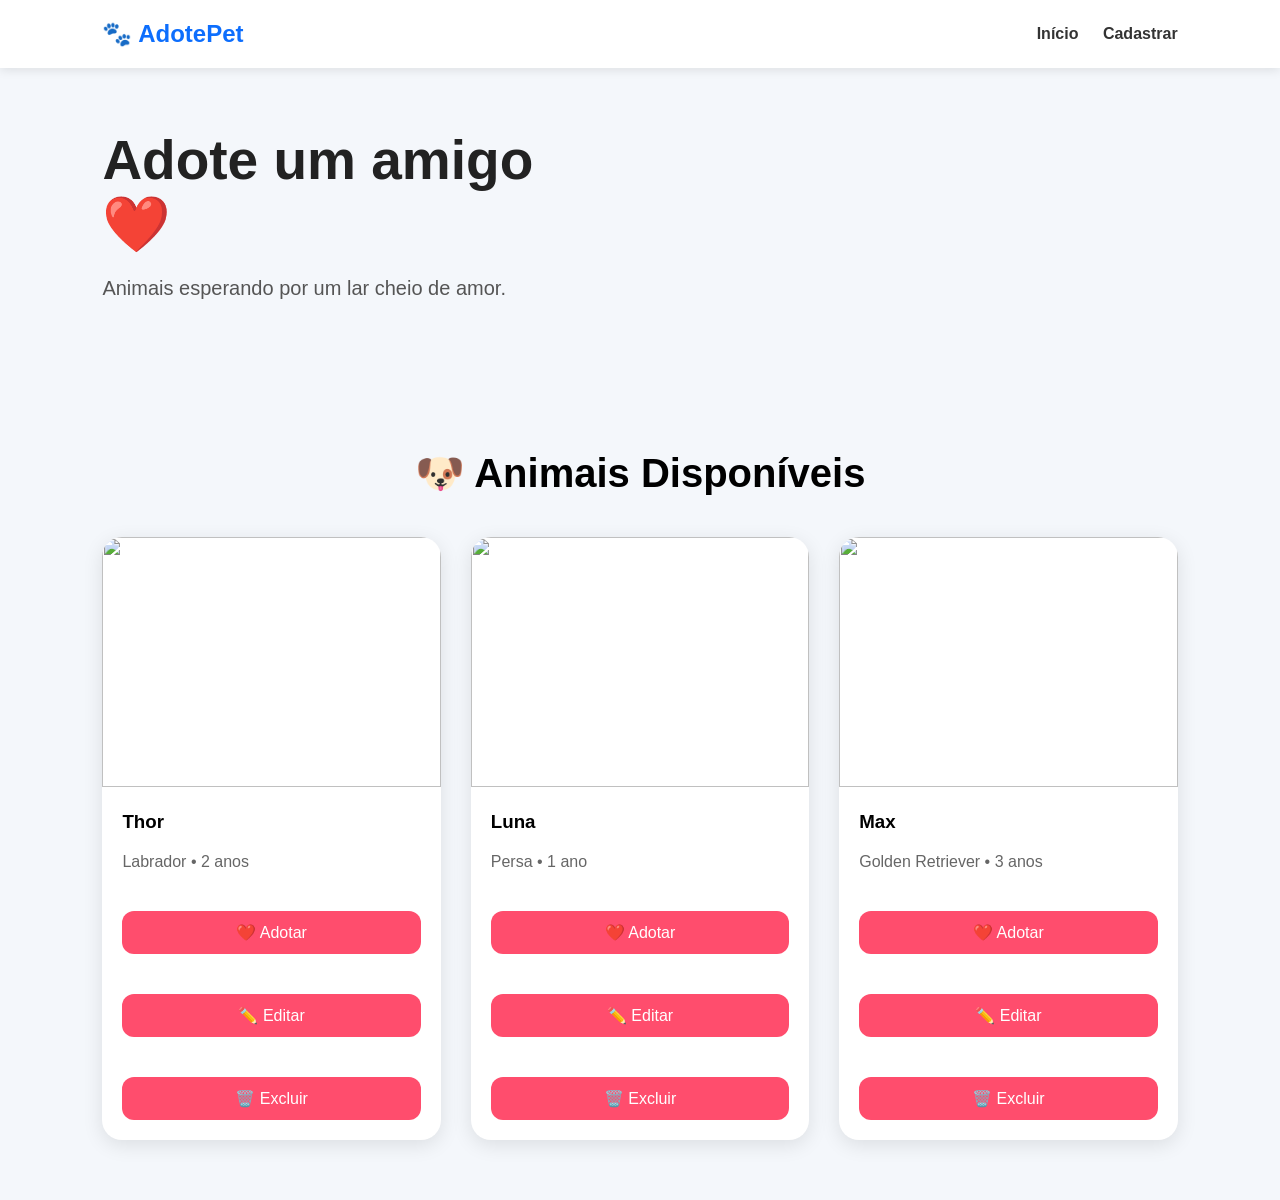
==== index.html @ a1240fb0 "Update index.html" ====
<!DOCTYPE html>
<html lang="pt-br">
<head>

<meta charset="UTF-8">
<meta name="viewport"
content="width=device-width, initial-scale=1.0">

<title>AdotePet</title>

<link rel="stylesheet" href="style.css">

<link rel="stylesheet"
href="https://cdnjs.cloudflare.com/ajax/libs/font-awesome/6.4.0/css/all.min.css">

</head>

<body>

<nav>

    <h2>🐾 AdotePet</h2>

    <div class="menu">

        <a href="index.html">Início</a>
        <a href="cadastrar.html">Cadastrar</a>

    </div>

</nav>

<header class="hero">

    <div class="hero-text">

        <h1>
            Adote um amigo ❤️
        </h1>

        <p>
            Animais esperando por um lar cheio de amor.
        </p>

    </div>

</header>

<section class="pets">

<h2>🐶 Animais Disponíveis</h2>

<div class="cards" id="cards">

<div class="card">

<img src="https://images.unsplash.com/photo-1517849845537-4d257902454a?q=80&w=800">

<h3>Thor</h3>

<p>Labrador • 2 anos</p>

<div class="buttons">

<button class="adotar">
❤️ Adotar
</button>

<button class="editar">
✏️ Editar
</button>

<button class="excluir">
🗑️ Excluir
</button>

</div>

</div>

<div class="card">

<img src="https://images.unsplash.com/photo-1518791841217-8f162f1e1131?q=80&w=800">

<h3>Luna</h3>

<p>Persa • 1 ano</p>

<div class="buttons">

<button class="adotar">
❤️ Adotar
</button>

<button class="editar">
✏️ Editar
</button>

<button class="excluir">
🗑️ Excluir
</button>

</div>

</div>

<div class="card">

<img src="https://images.unsplash.com/photo-1548199973-03cce0bbc87b?q=80&w=800">

<h3>Max</h3>

<p>Golden Retriever • 3 anos</p>

<div class="buttons">

<button class="adotar">
❤️ Adotar
</button>

<button class="editar">
✏️ Editar
</button>

<button class="excluir">
🗑️ Excluir
</button>

</div>

</div>

</div>

</section>

<script src="script.js"></script>

</body>
</html>
---- style.css ----
*{
    margin:0;
    padding:0;
    box-sizing:border-box;
    font-family:Arial;
}

body{
    background:#f4f7fb;
}

/* NAVBAR */

nav{
    display:flex;
    justify-content:space-between;
    align-items:center;
    padding:20px 8%;
    background:white;
    box-shadow:0 2px 10px rgba(0,0,0,0.1);
}

nav h2{
    color:#0d6efd;
}

.menu a{
    margin-left:20px;
    text-decoration:none;
    color:#333;
    font-weight:bold;
}

/* HERO */

.hero{
    display:flex;
    align-items:center;
    justify-content:space-between;
    padding:60px 8%;
    flex-wrap:wrap;
}

.hero-text{
    max-width:500px;
}

.hero-text h1{
    font-size:55px;
    margin-bottom:20px;
    color:#222;
}

.hero-text p{
    font-size:20px;
    margin-bottom:30px;
    color:#555;
}

.hero button{
    padding:15px 30px;
    border:none;
    border-radius:12px;
    background:#0d6efd;
    color:white;
    font-size:18px;
    cursor:pointer;
}

.hero img{
    width:450px;
    border-radius:30px;
}

/* PETS */

.pets{
    padding:60px 8%;
}

.pets h2{
    text-align:center;
    margin-bottom:40px;
    font-size:40px;
}

.cards{
    display:grid;
    grid-template-columns:repeat(auto-fit,minmax(280px,1fr));
    gap:30px;
}

.card{
    background:white;
    border-radius:20px;
    overflow:hidden;
    box-shadow:0 5px 20px rgba(0,0,0,0.1);
    transition:0.3s;
}

.card:hover{
    transform:translateY(-10px);
}

.card img{
    width:100%;
    height:250px;
    object-fit:cover;
}

.card h3{
    margin:20px;
}

.card p{
    margin:0 20px 20px;
    color:#666;
}

.card button{
    margin:20px;
    width:calc(100% - 40px);
    padding:12px;
    border:none;
    border-radius:12px;
    background:#ff4d6d;
    color:white;
    font-size:16px;
    cursor:pointer;
}

/* LOGIN */

.login-container{
    height:100vh;
    display:flex;
    justify-content:center;
    align-items:center;
    background:linear-gradient(135deg,#4facfe,#00f2fe);
}

.login-box{
    background:white;
    padding:50px;
    border-radius:25px;
    width:350px;
    text-align:center;
}

.login-box h1{
    margin-bottom:10px;
}

.login-box p{
    margin-bottom:30px;
    color:#666;
}

.input-group{
    display:flex;
    align-items:center;
    border:1px solid #ddd;
    padding:12px;
    border-radius:12px;
    margin-bottom:20px;
}

.input-group i{
    margin-right:10px;
    color:#0d6efd;
}

.input-group input{
    border:none;
    outline:none;
    width:100%;
}

.login-box button{
    width:100%;
    padding:14px;
    border:none;
    border-radius:12px;
    background:#0d6efd;
    color:white;
    font-size:18px;
    cursor:pointer;
}

/* RESPONSIVO */

@media(max-width:900px){

    .hero{
        flex-direction:column;
        text-align:center;
    }

    .hero img{
        width:100%;
        margin-top:30px;
    }

    .hero-text h1{
        font-size:40px;
    }

}
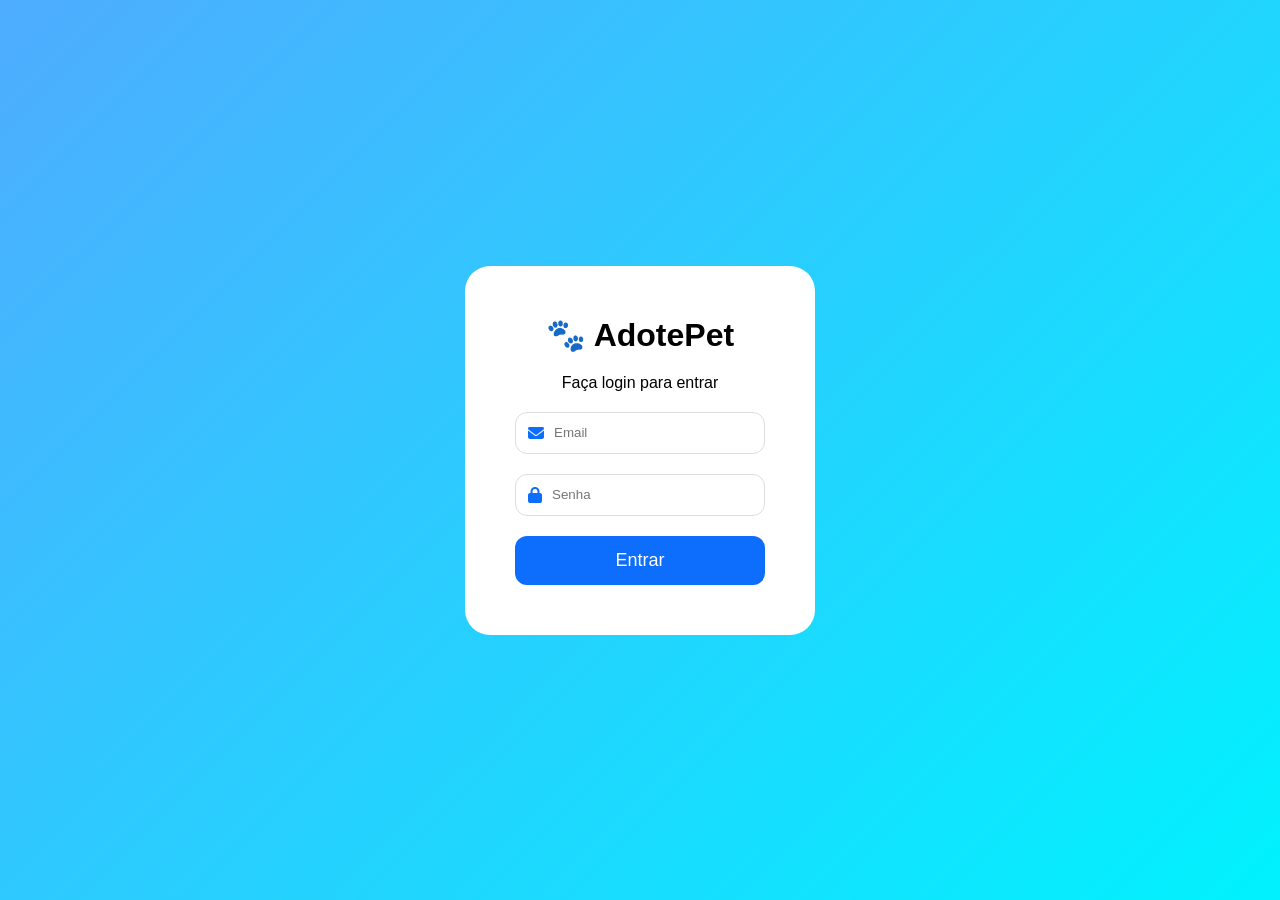
==== commit 2c5e3505: "Update index.html" ====
--- a/index.html
+++ b/index.html
@@ -1,13 +1,15 @@
+
 
 <!DOCTYPE html>
 <html lang="pt-br">
 <head>
 
 <meta charset="UTF-8">
+
 <meta name="viewport"
 content="width=device-width, initial-scale=1.0">
 
-<title>AdotePet</title>
+<title>Login - AdotePet</title>
 
 <link rel="stylesheet" href="style.css">
 
@@ -18,124 +20,81 @@
 
 <body>
 
-<nav>
+<div class="login-container">
 
-    <h2>🐾 AdotePet</h2>
+    <div class="login-box">
 
-    <div class="menu">
+        <h1>🐾 AdotePet</h1>
 
-        <a href="index.html">Início</a>
-        <a href="cadastrar.html">Cadastrar</a>
+        <p>
+            Faça login para entrar
+        </p>
+
+        <div class="input-group">
+
+            <i class="fa fa-envelope"></i>
+
+            <input
+            type="email"
+            id="email"
+            placeholder="Email">
+
+        </div>
+
+        <div class="input-group">
+
+            <i class="fa fa-lock"></i>
+
+            <input
+            type="password"
+            id="senha"
+            placeholder="Senha">
+
+        </div>
+
+        <button onclick="login()">
+            Entrar
+        </button>
 
     </div>
 
-</nav>
-
-<header class="hero">
-
-    <div class="hero-text">
-
-        <h1>
-            Adote um amigo ❤️
-        </h1>
-
-        <p>
-            Animais esperando por um lar cheio de amor.
-        </p>
-
-    </div>
-
-</header>
-
-<section class="pets">
-
-<h2>🐶 Animais Disponíveis</h2>
-
-<div class="cards" id="cards">
-
-<div class="card">
-
-<img src="https://images.unsplash.com/photo-1517849845537-4d257902454a?q=80&w=800">
-
-<h3>Thor</h3>
-
-<p>Labrador • 2 anos</p>
-
-<div class="buttons">
-
-<button class="adotar">
-❤️ Adotar
-</button>
-
-<button class="editar">
-✏️ Editar
-</button>
-
-<button class="excluir">
-🗑️ Excluir
-</button>
-
 </div>
 
-</div>
+<script>
 
-<div class="card">
+function login(){
 
-<img src="https://images.unsplash.com/photo-1518791841217-8f162f1e1131?q=80&w=800">
+    const email =
+    document.getElementById("email").value;
 
-<h3>Luna</h3>
+    const senha =
+    document.getElementById("senha").value;
 
-<p>Persa • 1 ano</p>
+    if(
+        email === "admin@gmail.com"
+        &&
+        senha === "123"
+    ){
 
-<div class="buttons">
+        localStorage.setItem(
+            "logado",
+            "true"
+        );
 
-<button class="adotar">
-❤️ Adotar
-</button>
+        window.location.href =
+        "home.html";
 
-<button class="editar">
-✏️ Editar
-</button>
+    }
 
-<button class="excluir">
-🗑️ Excluir
-</button>
+    else{
 
-</div>
+        alert("❌ Login inválido");
 
-</div>
+    }
 
-<div class="card">
+}
 
-<img src="https://images.unsplash.com/photo-1548199973-03cce0bbc87b?q=80&w=800">
-
-<h3>Max</h3>
-
-<p>Golden Retriever • 3 anos</p>
-
-<div class="buttons">
-
-<button class="adotar">
-❤️ Adotar
-</button>
-
-<button class="editar">
-✏️ Editar
-</button>
-
-<button class="excluir">
-🗑️ Excluir
-</button>
-
-</div>
-
-</div>
-
-</div>
-
-</section>
-
-<script src="script.js"></script>
+</script>
 
 </body>
 </html>
--- a/style.css
+++ b/style.css
@@ -1,208 +1,222 @@
 *{
-    margin:0;
-    padding:0;
-    box-sizing:border-box;
-    font-family:Arial;
+margin:0;
+padding:0;
+box-sizing:border-box;
+font-family:Arial;
 }
 
 body{
-    background:#f4f7fb;
+background:#f4f7fb;
 }
 
 /* NAVBAR */
 
 nav{
-    display:flex;
-    justify-content:space-between;
-    align-items:center;
-    padding:20px 8%;
-    background:white;
-    box-shadow:0 2px 10px rgba(0,0,0,0.1);
+display:flex;
+justify-content:space-between;
+align-items:center;
+padding:20px 8%;
+background:white;
+box-shadow:0 2px 10px rgba(0,0,0,0.1);
 }
 
 nav h2{
-    color:#0d6efd;
+color:#0d6efd;
 }
 
 .menu a{
-    margin-left:20px;
-    text-decoration:none;
-    color:#333;
-    font-weight:bold;
+margin-left:20px;
+text-decoration:none;
+color:#333;
+font-weight:bold;
 }
 
 /* HERO */
 
 .hero{
-    display:flex;
-    align-items:center;
-    justify-content:space-between;
-    padding:60px 8%;
-    flex-wrap:wrap;
-}
-
-.hero-text{
-    max-width:500px;
-}
-
-.hero-text h1{
-    font-size:55px;
-    margin-bottom:20px;
-    color:#222;
-}
-
-.hero-text p{
-    font-size:20px;
-    margin-bottom:30px;
-    color:#555;
-}
-
-.hero button{
-    padding:15px 30px;
-    border:none;
-    border-radius:12px;
-    background:#0d6efd;
-    color:white;
-    font-size:18px;
-    cursor:pointer;
-}
-
-.hero img{
-    width:450px;
-    border-radius:30px;
+height:300px;
+display:flex;
+align-items:center;
+justify-content:center;
+background:linear-gradient(135deg,#4facfe,#00f2fe);
+color:white;
+text-align:center;
+}
+
+.hero h1{
+font-size:60px;
 }
 
 /* PETS */
 
 .pets{
-    padding:60px 8%;
+padding:60px 8%;
 }
 
 .pets h2{
-    text-align:center;
-    margin-bottom:40px;
-    font-size:40px;
+text-align:center;
+margin-bottom:40px;
+font-size:40px;
 }
 
 .cards{
-    display:grid;
-    grid-template-columns:repeat(auto-fit,minmax(280px,1fr));
-    gap:30px;
+display:grid;
+grid-template-columns:repeat(auto-fit,minmax(300px,1fr));
+gap:30px;
 }
 
 .card{
-    background:white;
-    border-radius:20px;
-    overflow:hidden;
-    box-shadow:0 5px 20px rgba(0,0,0,0.1);
-    transition:0.3s;
+background:white;
+border-radius:20px;
+overflow:hidden;
+box-shadow:0 5px 20px rgba(0,0,0,0.1);
+transition:0.3s;
 }
 
 .card:hover{
-    transform:translateY(-10px);
+transform:translateY(-10px);
 }
 
 .card img{
-    width:100%;
-    height:250px;
-    object-fit:cover;
+width:100%;
+height:250px;
+object-fit:cover;
 }
 
 .card h3{
-    margin:20px;
+margin:20px;
 }
 
 .card p{
-    margin:0 20px 20px;
-    color:#666;
-}
-
-.card button{
-    margin:20px;
-    width:calc(100% - 40px);
-    padding:12px;
-    border:none;
-    border-radius:12px;
-    background:#ff4d6d;
-    color:white;
-    font-size:16px;
-    cursor:pointer;
+margin:0 20px 20px;
+color:#666;
+}
+
+.buttons{
+display:flex;
+flex-direction:column;
+gap:10px;
+padding:20px;
+}
+
+.buttons button{
+padding:12px;
+border:none;
+border-radius:12px;
+color:white;
+font-size:16px;
+cursor:pointer;
+}
+
+.adotar{
+background:#ff4d6d;
+}
+
+.editar{
+background:#ffc107;
+color:black !important;
+}
+
+.excluir{
+background:#dc3545;
 }
 
 /* LOGIN */
 
 .login-container{
-    height:100vh;
-    display:flex;
-    justify-content:center;
-    align-items:center;
-    background:linear-gradient(135deg,#4facfe,#00f2fe);
+height:100vh;
+display:flex;
+justify-content:center;
+align-items:center;
+background:linear-gradient(135deg,#4facfe,#00f2fe);
 }
 
 .login-box{
-    background:white;
-    padding:50px;
-    border-radius:25px;
-    width:350px;
-    text-align:center;
-}
-
-.login-box h1{
-    margin-bottom:10px;
+background:white;
+padding:50px;
+border-radius:25px;
+width:350px;
+text-align:center;
 }
 
 .login-box p{
-    margin-bottom:30px;
-    color:#666;
+margin:20px 0;
 }
 
 .input-group{
-    display:flex;
-    align-items:center;
-    border:1px solid #ddd;
-    padding:12px;
-    border-radius:12px;
-    margin-bottom:20px;
+display:flex;
+align-items:center;
+border:1px solid #ddd;
+padding:12px;
+border-radius:12px;
+margin-bottom:20px;
 }
 
 .input-group i{
-    margin-right:10px;
-    color:#0d6efd;
+margin-right:10px;
+color:#0d6efd;
 }
 
 .input-group input{
-    border:none;
-    outline:none;
-    width:100%;
+border:none;
+outline:none;
+width:100%;
 }
 
 .login-box button{
-    width:100%;
-    padding:14px;
-    border:none;
-    border-radius:12px;
-    background:#0d6efd;
-    color:white;
-    font-size:18px;
-    cursor:pointer;
+width:100%;
+padding:14px;
+border:none;
+border-radius:12px;
+background:#0d6efd;
+color:white;
+font-size:18px;
+cursor:pointer;
+}
+
+/* FORM */
+
+.form-container{
+max-width:500px;
+margin:50px auto;
+background:white;
+padding:40px;
+border-radius:20px;
+box-shadow:0 5px 20px rgba(0,0,0,0.1);
+}
+
+.form-container h1{
+margin-bottom:30px;
+text-align:center;
+}
+
+.form-container input,
+.form-container select,
+.form-container textarea{
+width:100%;
+padding:15px;
+margin-bottom:20px;
+border-radius:12px;
+border:1px solid #ddd;
+}
+
+.form-container button{
+width:100%;
+padding:15px;
+border:none;
+border-radius:12px;
+background:#0d6efd;
+color:white;
+font-size:18px;
 }
 
 /* RESPONSIVO */
 
 @media(max-width:900px){
 
-    .hero{
-        flex-direction:column;
-        text-align:center;
-    }
-
-    .hero img{
-        width:100%;
-        margin-top:30px;
-    }
-
-    .hero-text h1{
-        font-size:40px;
-    }
-
-}
+.hero h1{
+font-size:40px;
+}
+
+}
+    
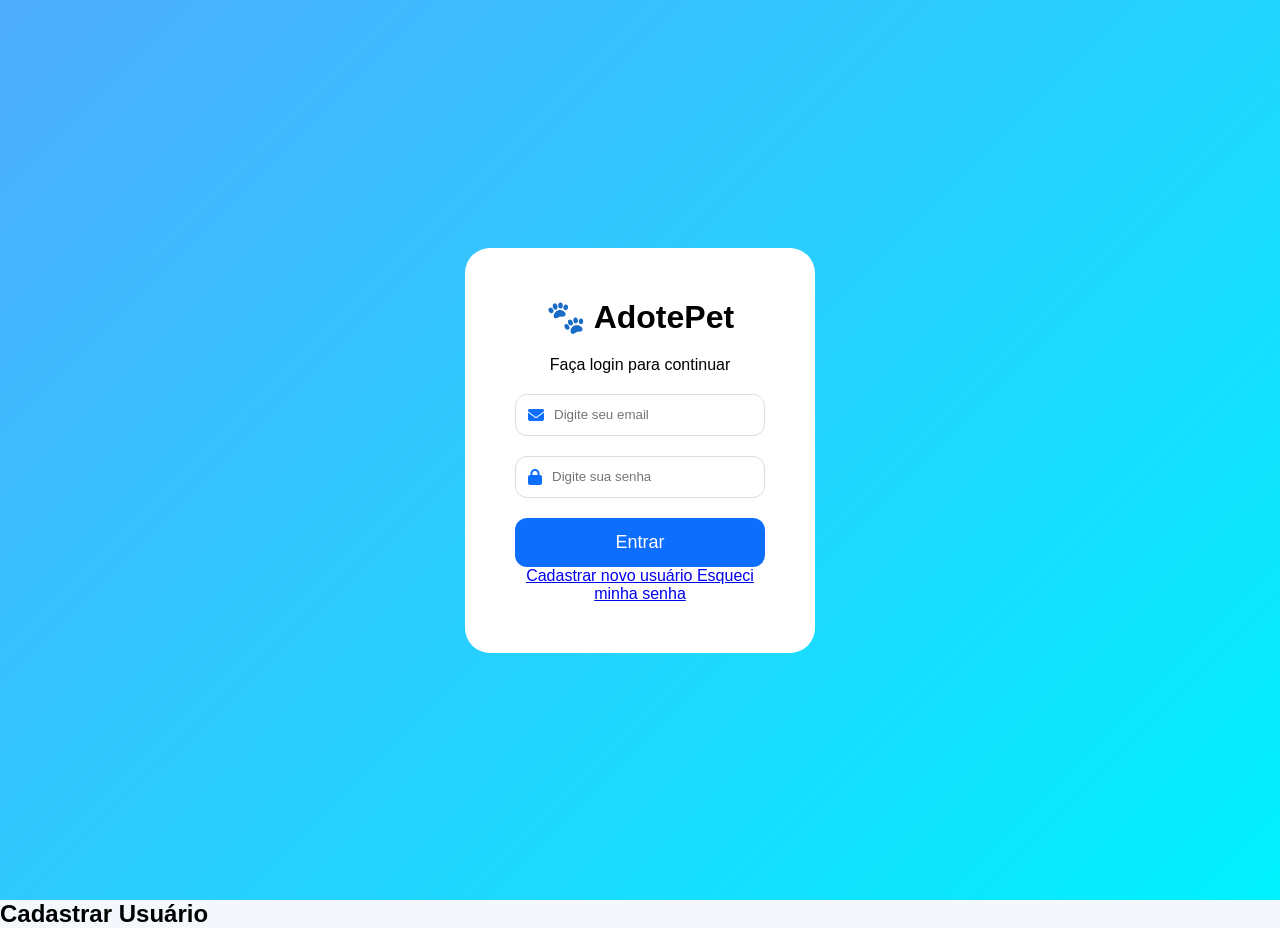
==== commit 181074aa: "Update index.html" ====
--- a/index.html
+++ b/index.html
@@ -1,5 +1,3 @@
-
-
 <!DOCTYPE html>
 <html lang="pt-br">
 <head>
@@ -22,79 +20,75 @@
 
 <div class="login-container">
 
-    <div class="login-box">
+<div class="login-box">
 
-        <h1>🐾 AdotePet</h1>
+<h1>🐾 AdotePet</h1>
 
-        <p>
-            Faça login para entrar
-        </p>
+<p>
+Faça login para continuar
+</p>
 
-        <div class="input-group">
+<div class="input-group">
 
-            <i class="fa fa-envelope"></i>
+<i class="fa fa-envelope"></i>
 
-            <input
-            type="email"
-            id="email"
-            placeholder="Email">
-
-        </div>
-
-        <div class="input-group">
-
-            <i class="fa fa-lock"></i>
-
-            <input
-            type="password"
-            id="senha"
-            placeholder="Senha">
-
-        </div>
-
-        <button onclick="login()">
-            Entrar
-        </button>
-
-    </div>
+<input
+type="email"
+id="email"
+placeholder="Digite seu email">
 
 </div>
 
-<script>
+<div class="input-group">
 
-function login(){
+<i class="fa fa-lock"></i>
 
-    const email =
-    document.getElementById("email").value;
+<input
+type="password"
+id="senha"
+placeholder="Digite sua senha">
 
-    const senha =
-    document.getElementById("senha").value;
+</div>
 
-    if(
-        email === "admin@gmail.com"
-        &&
-        senha === "123"
-    ){
+<button onclick="login()">
+Entrar
+</button>
 
-        localStorage.setItem(
-            "logado",
-            "true"
-        );
+<div class="links">
 
-        window.location.href =
-        "home.html";
+<a href="#"
+onclick="abrirCadastro()">
 
-    }
+Cadastrar novo usuário
 
-    else{
+</a>
 
-        alert("❌ Login inválido");
+<a href="#"
+onclick="esqueciSenha()">
 
-    }
+Esqueci minha senha
 
-}
+</a>
 
-</script>
+</div>
 
-</body>
-</html>
+</div>
+
+</div>
+
+<!-- MODAL CADASTRO -->
+
+<div class="modal"
+id="modalCadastro">
+
+<div class="modal-box">
+
+<h2>
+Cadastrar Usuário
+</h2>
+
+<input
+type="email"
+id="novoEmail"
+placeholder
+
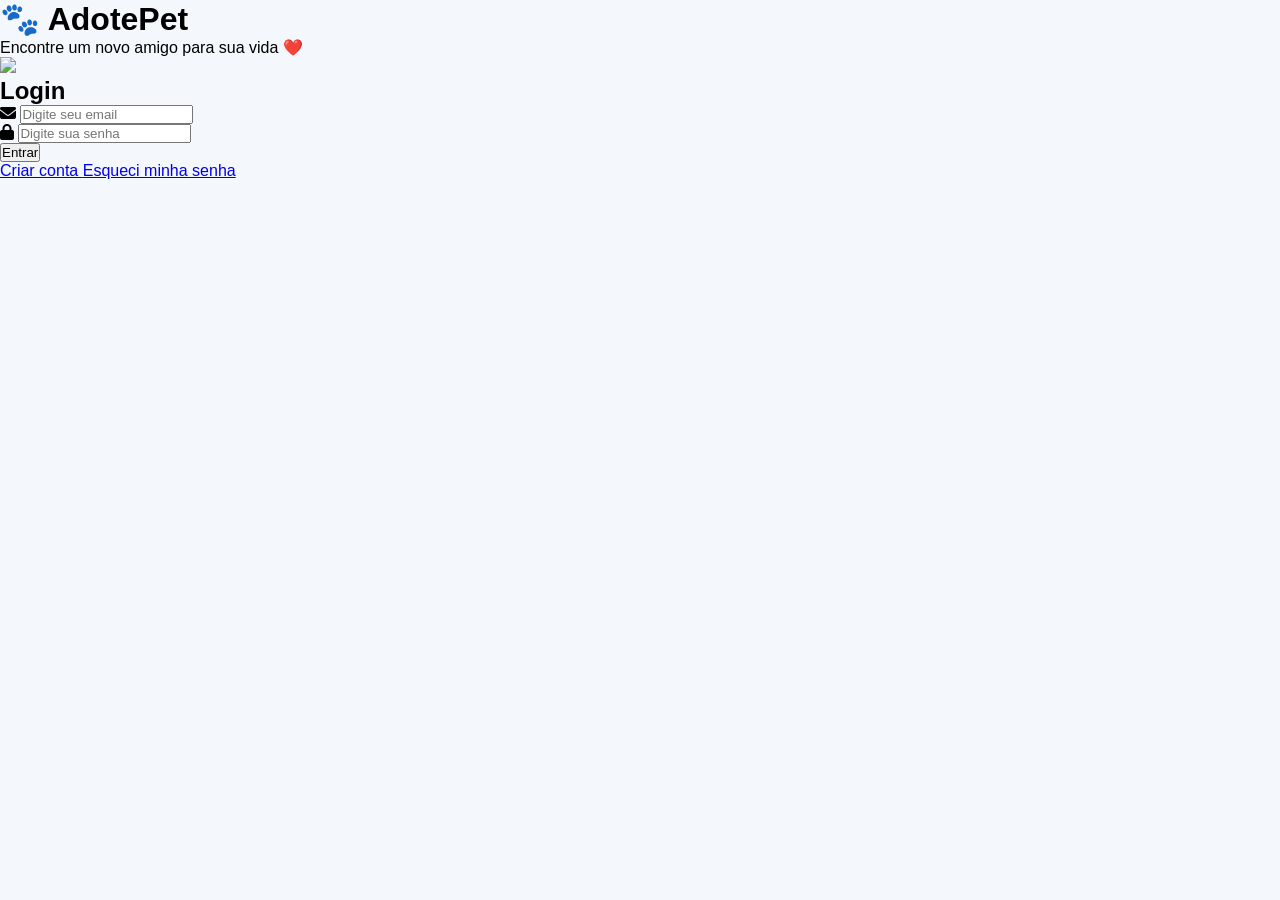
==== commit 8ddecbf2: "Update index.html" ====
--- a/index.html
+++ b/index.html
@@ -7,7 +7,7 @@
 <meta name="viewport"
 content="width=device-width, initial-scale=1.0">
 
-<title>Login - AdotePet</title>
+<title>AdotePet Login</title>
 
 <link rel="stylesheet" href="style.css">
 
@@ -18,17 +18,33 @@
 
 <body>
 
-<div class="login-container">
+<div class="container-login">
 
-<div class="login-box">
+<div class="left-login">
 
-<h1>🐾 AdotePet</h1>
+<h1>
+🐾 AdotePet
+</h1>
 
 <p>
-Faça login para continuar
+Encontre um novo amigo
+para sua vida ❤️
 </p>
 
-<div class="input-group">
+<img
+src="https://images.unsplash.com/photo-1517849845537-4d257902454a?q=80&w=800">
+
+</div>
+
+<div class="right-login">
+
+<div class="card-login">
+
+<h2>
+Login
+</h2>
+
+<div class="input-box">
 
 <i class="fa fa-envelope"></i>
 
@@ -39,7 +55,7 @@
 
 </div>
 
-<div class="input-group">
+<div class="input-box">
 
 <i class="fa fa-lock"></i>
 
@@ -51,15 +67,16 @@
 </div>
 
 <button onclick="login()">
+
 Entrar
+
 </button>
 
-<div class="links">
+<div class="extra-links">
 
-<a href="#"
-onclick="abrirCadastro()">
+<a href="cadastro-user.html">
 
-Cadastrar novo usuário
+Criar conta
 
 </a>
 
@@ -76,19 +93,84 @@
 
 </div>
 
-<!-- MODAL CADASTRO -->
+<script>
 
-<div class="modal"
-id="modalCadastro">
+let usuarios =
+JSON.parse(
+localStorage.getItem("usuarios")
+)
+||
+[
+{
+email:"admin@gmail.com",
+senha:"123"
+}
+];
 
-<div class="modal-box">
+function login(){
 
-<h2>
-Cadastrar Usuário
-</h2>
+const email =
+document.getElementById("email").value;
 
-<input
-type="email"
-id="novoEmail"
-placeholder
+const senha =
+document.getElementById("senha").value;
 
+const usuario =
+usuarios.find(u =>
+u.email === email
+&&
+u.senha === senha
+);
+
+if(usuario){
+
+localStorage.setItem(
+"logado",
+"true"
+);
+
+window.location.href =
+"home.html";
+
+}
+
+else{
+
+alert("❌ Email ou senha inválidos");
+
+}
+
+}
+
+function esqueciSenha(){
+
+const email =
+prompt("Digite seu email:");
+
+const usuario =
+usuarios.find(u =>
+u.email === email
+);
+
+if(usuario){
+
+alert(
+"🔑 Sua senha é: "
++
+usuario.senha
+);
+
+}
+
+else{
+
+alert("❌ Usuário não encontrado");
+
+}
+
+}
+
+</script>
+
+</body>
+</html>
--- a/style.css
+++ b/style.css
@@ -219,4 +219,60 @@
 }
 
 }
-    
+    /* LINKS */
+
+.links{
+margin-top:20px;
+display:flex;
+flex-direction:column;
+gap:10px;
+}
+
+.links a{
+text-decoration:none;
+color:#0d6efd;
+font-size:14px;
+}
+
+/* MODAL */
+
+.modal{
+position:fixed;
+top:0;
+left:0;
+width:100%;
+height:100%;
+background:rgba(0,0,0,0.5);
+display:none;
+justify-content:center;
+align-items:center;
+}
+
+.modal-box{
+background:white;
+padding:40px;
+border-radius:20px;
+width:350px;
+display:flex;
+flex-direction:column;
+gap:15px;
+}
+
+.modal-box input{
+padding:15px;
+border-radius:12px;
+border:1px solid #ddd;
+}
+
+.modal-box button{
+padding:15px;
+border:none;
+border-radius:12px;
+background:#0d6efd;
+color:white;
+cursor:pointer;
+}
+
+.fechar{
+background:#dc3545 !important;
+}
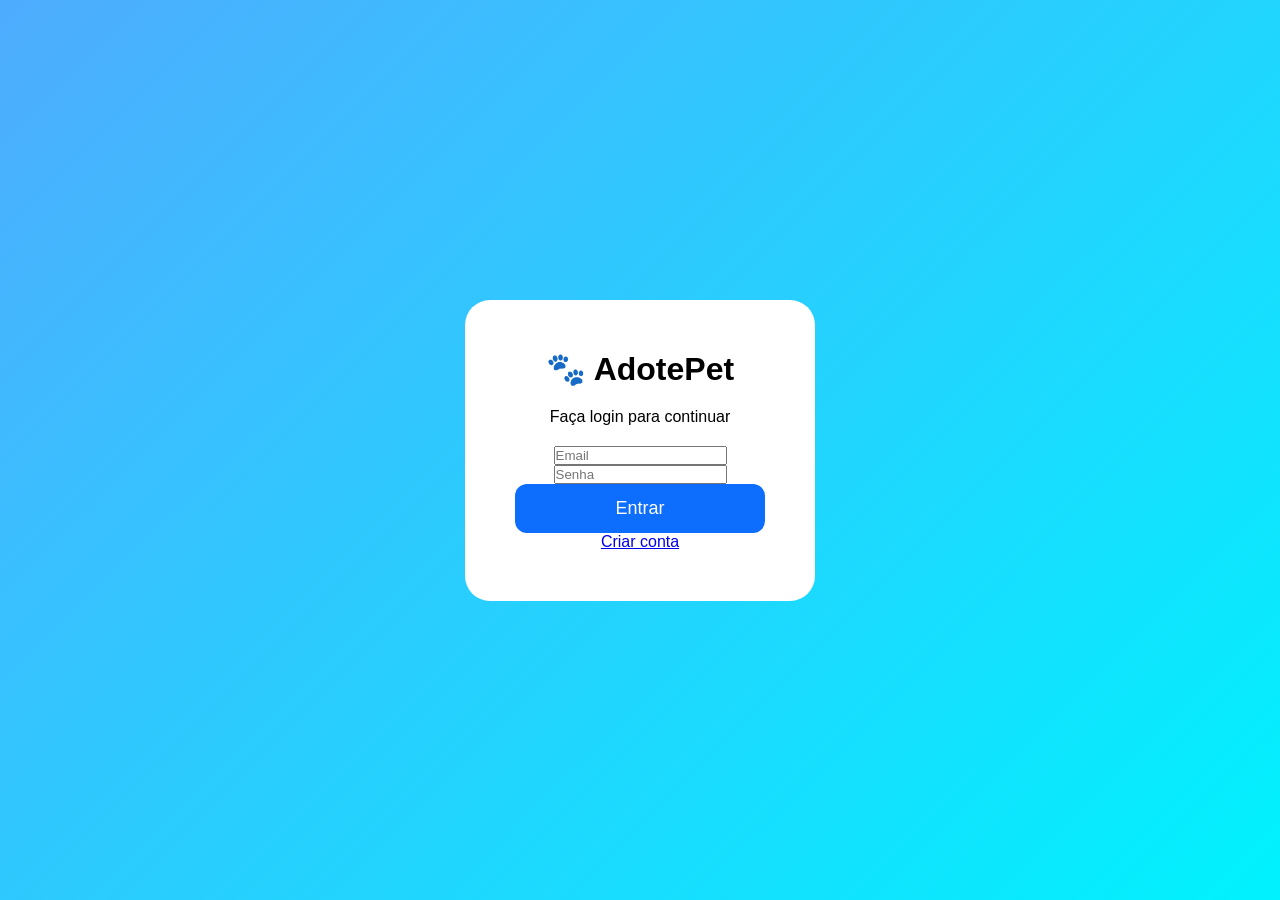
==== commit 2889000d: "Update index.html" ====
--- a/index.html
+++ b/index.html
@@ -11,60 +11,29 @@
 
 <link rel="stylesheet" href="style.css">
 
-<link rel="stylesheet"
-href="https://cdnjs.cloudflare.com/ajax/libs/font-awesome/6.4.0/css/all.min.css">
-
 </head>
 
 <body>
 
-<div class="container-login">
+<div class="login-container">
 
-<div class="left-login">
+<div class="login-box">
 
-<h1>
-🐾 AdotePet
-</h1>
+<h1>🐾 AdotePet</h1>
 
 <p>
-Encontre um novo amigo
-para sua vida ❤️
+Faça login para continuar
 </p>
-
-<img
-src="https://images.unsplash.com/photo-1517849845537-4d257902454a?q=80&w=800">
-
-</div>
-
-<div class="right-login">
-
-<div class="card-login">
-
-<h2>
-Login
-</h2>
-
-<div class="input-box">
-
-<i class="fa fa-envelope"></i>
 
 <input
 type="email"
 id="email"
-placeholder="Digite seu email">
-
-</div>
-
-<div class="input-box">
-
-<i class="fa fa-lock"></i>
+placeholder="Email">
 
 <input
 type="password"
 id="senha"
-placeholder="Digite sua senha">
-
-</div>
+placeholder="Senha">
 
 <button onclick="login()">
 
@@ -72,18 +41,9 @@
 
 </button>
 
-<div class="extra-links">
-
 <a href="cadastro-user.html">
 
 Criar conta
-
-</a>
-
-<a href="#"
-onclick="esqueciSenha()">
-
-Esqueci minha senha
 
 </a>
 
@@ -91,21 +51,7 @@
 
 </div>
 
-</div>
-
 <script>
-
-let usuarios =
-JSON.parse(
-localStorage.getItem("usuarios")
-)
-||
-[
-{
-email:"admin@gmail.com",
-senha:"123"
-}
-];
 
 function login(){
 
@@ -115,14 +61,11 @@
 const senha =
 document.getElementById("senha").value;
 
-const usuario =
-usuarios.find(u =>
-u.email === email
+if(
+email === "admin@gmail.com"
 &&
-u.senha === senha
-);
-
-if(usuario){
+senha === "123"
+){
 
 localStorage.setItem(
 "logado",
@@ -130,41 +73,13 @@
 );
 
 window.location.href =
-"home.html";
+"./home.html";
 
 }
 
 else{
 
-alert("❌ Email ou senha inválidos");
-
-}
-
-}
-
-function esqueciSenha(){
-
-const email =
-prompt("Digite seu email:");
-
-const usuario =
-usuarios.find(u =>
-u.email === email
-);
-
-if(usuario){
-
-alert(
-"🔑 Sua senha é: "
-+
-usuario.senha
-);
-
-}
-
-else{
-
-alert("❌ Usuário não encontrado");
+alert("Login inválido");
 
 }
 
--- a/style.css
+++ b/style.css
@@ -276,3 +276,174 @@
 .fechar{
 background:#dc3545 !important;
 }
+/* LOGIN NOVO */
+
+.container-login{
+display:flex;
+height:100vh;
+}
+
+.left-login{
+width:50%;
+background:linear-gradient(135deg,#4facfe,#00f2fe);
+display:flex;
+flex-direction:column;
+justify-content:center;
+align-items:center;
+padding:40px;
+color:white;
+text-align:center;
+}
+
+.left-login h1{
+font-size:60px;
+margin-bottom:20px;
+}
+
+.left-login p{
+font-size:22px;
+margin-bottom:30px;
+}
+
+.left-login img{
+width:80%;
+max-width:500px;
+border-radius:30px;
+box-shadow:0 5px 20px rgba(0,0,0,0.2);
+}
+
+.right-login{
+width:50%;
+display:flex;
+justify-content:center;
+align-items:center;
+background:#f4f7fb;
+}
+
+.card-login{
+background:white;
+padding:50px;
+border-radius:25px;
+width:400px;
+box-shadow:0 5px 20px rgba(0,0,0,0.1);
+}
+
+.card-login h2{
+margin-bottom:30px;
+text-align:center;
+}
+
+.input-box{
+display:flex;
+align-items:center;
+border:1px solid #ddd;
+padding:15px;
+border-radius:12px;
+margin-bottom:20px;
+}
+
+.input-box i{
+margin-right:10px;
+color:#0d6efd;
+}
+
+.input-box input{
+border:none;
+outline:none;
+width:100%;
+}
+
+.card-login button{
+width:100%;
+padding:15px;
+border:none;
+border-radius:12px;
+background:#0d6efd;
+color:white;
+font-size:18px;
+cursor:pointer;
+}
+
+.extra-links{
+margin-top:20px;
+display:flex;
+justify-content:space-between;
+}
+
+.extra-links a{
+text-decoration:none;
+color:#0d6efd;
+font-size:14px;
+}
+
+/* CADASTRO */
+
+.container-cadastro{
+height:100vh;
+display:flex;
+justify-content:center;
+align-items:center;
+background:linear-gradient(135deg,#4facfe,#00f2fe);
+}
+
+.card-cadastro{
+background:white;
+padding:50px;
+border-radius:25px;
+width:400px;
+display:flex;
+flex-direction:column;
+gap:20px;
+box-shadow:0 5px 20px rgba(0,0,0,0.2);
+}
+
+.card-cadastro h1{
+text-align:center;
+}
+
+.card-cadastro input{
+padding:15px;
+border-radius:12px;
+border:1px solid #ddd;
+}
+
+.card-cadastro button{
+padding:15px;
+border:none;
+border-radius:12px;
+background:#0d6efd;
+color:white;
+font-size:18px;
+cursor:pointer;
+}
+
+.card-cadastro a{
+text-align:center;
+text-decoration:none;
+color:#0d6efd;
+}
+
+/* RESPONSIVO */
+
+@media(max-width:900px){
+
+.container-login{
+flex-direction:column;
+}
+
+.left-login,
+.right-login{
+width:100%;
+height:auto;
+padding:30px;
+}
+
+.left-login h1{
+font-size:40px;
+}
+
+.left-login img{
+width:100%;
+}
+
+}
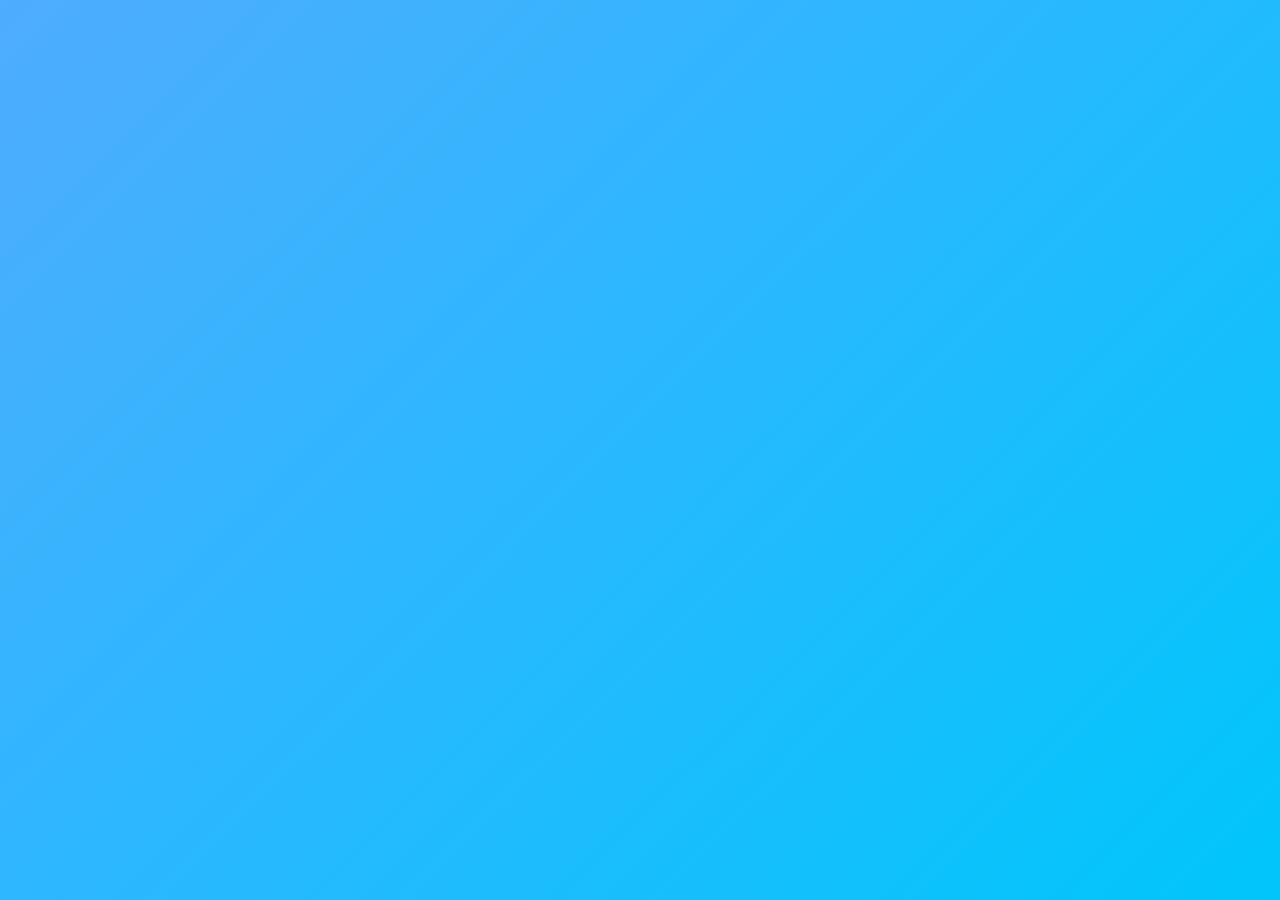
==== commit 6f2217b5: "Update index.html" ====
--- a/index.html
+++ b/index.html
@@ -1,5 +1,6 @@
 <!DOCTYPE html>
 <html lang="pt-br">
+
 <head>
 
 <meta charset="UTF-8">
@@ -9,83 +10,32 @@
 
 <title>AdotePet Login</title>
 
-<link rel="stylesheet" href="style.css">
+<link rel="stylesheet"
+href="https://cdnjs.cloudflare.com/ajax/libs/font-awesome/6.4.0/css/all.min.css">
 
-</head>
+<style>
 
-<body>
-
-<div class="login-container">
-
-<div class="login-box">
-
-<h1>🐾 AdotePet</h1>
-
-<p>
-Faça login para continuar
-</p>
-
-<input
-type="email"
-id="email"
-placeholder="Email">
-
-<input
-type="password"
-id="senha"
-placeholder="Senha">
-
-<button onclick="login()">
-
-Entrar
-
-</button>
-
-<a href="cadastro-user.html">
-
-Criar conta
-
-</a>
-
-</div>
-
-</div>
-
-<script>
-
-function login(){
-
-const email =
-document.getElementById("email").value;
-
-const senha =
-document.getElementById("senha").value;
-
-if(
-email === "admin@gmail.com"
-&&
-senha === "123"
-){
-
-localStorage.setItem(
-"logado",
-"true"
-);
-
-window.location.href =
-"./home.html";
-
+*{
+margin:0;
+padding:0;
+box-sizing:border-box;
+font-family:Arial;
 }
 
-else{
-
-alert("Login inválido");
-
+body{
+height:100vh;
+display:flex;
+justify-content:center;
+align-items:center;
+background:linear-gradient(135deg,#4facfe,#00c6fb);
+overflow:hidden;
 }
 
-}
+/* FUNDO */
 
-</script>
+.background{
 
-</body>
-</html>
+position:absolute;
+width:100%;
+height:100%;
+background:url('https://images.unsplash.com/photo-151784
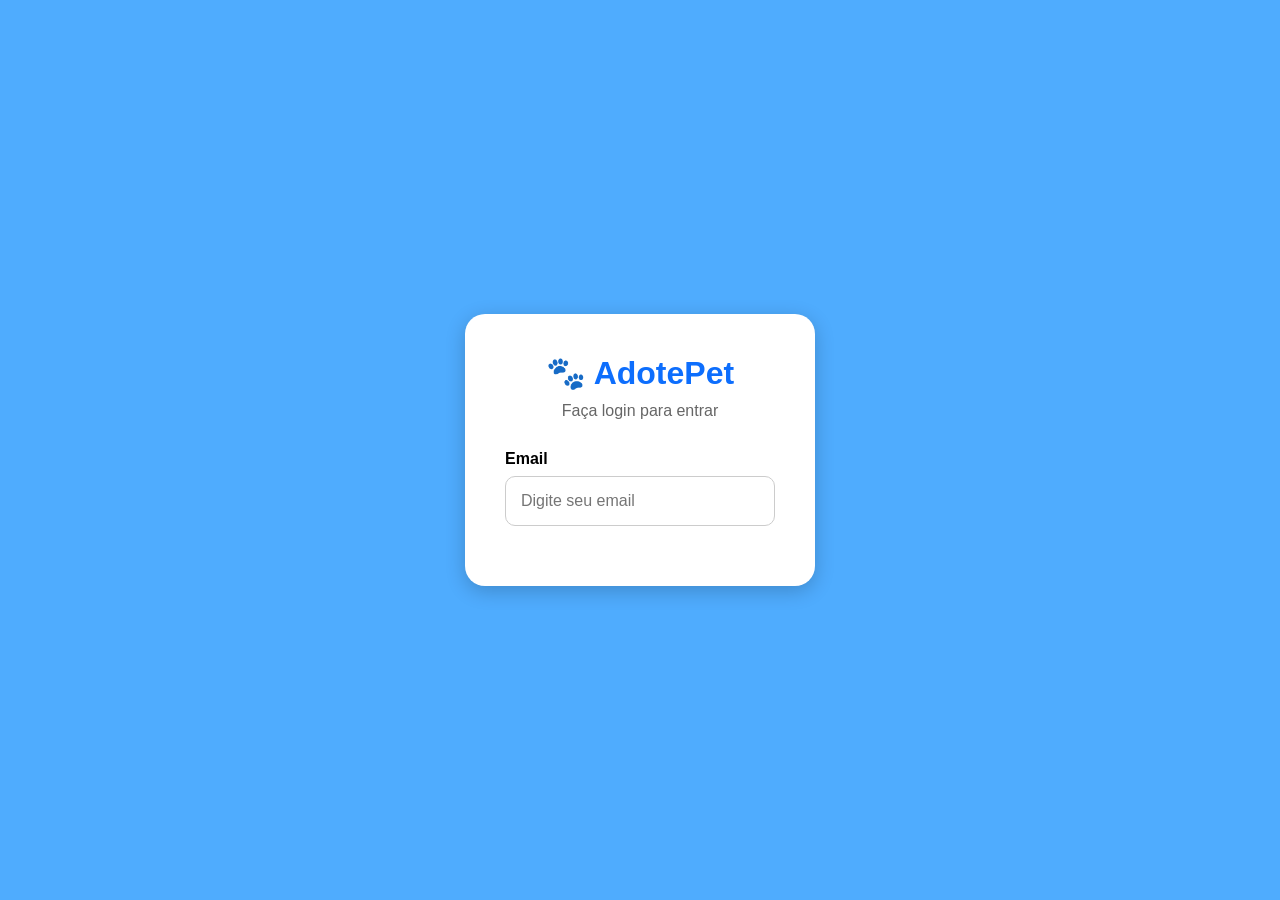
==== commit f27fa298: "Update index.html" ====
--- a/index.html
+++ b/index.html
@@ -8,7 +8,7 @@
 <meta name="viewport"
 content="width=device-width, initial-scale=1.0">
 
-<title>AdotePet Login</title>
+<title>AdotePet</title>
 
 <link rel="stylesheet"
 href="https://cdnjs.cloudflare.com/ajax/libs/font-awesome/6.4.0/css/all.min.css">
@@ -23,19 +23,115 @@
 }
 
 body{
+
 height:100vh;
 display:flex;
 justify-content:center;
 align-items:center;
-background:linear-gradient(135deg,#4facfe,#00c6fb);
-overflow:hidden;
+background:#4facfe;
+
 }
 
-/* FUNDO */
+.login{
 
-.background{
+background:white;
+width:350px;
+padding:40px;
+border-radius:20px;
+box-shadow:0 5px 20px rgba(0,0,0,0.2);
 
-position:absolute;
+}
+
+.login h1{
+
+text-align:center;
+margin-bottom:10px;
+color:#0d6efd;
+
+}
+
+.login p{
+
+text-align:center;
+margin-bottom:30px;
+color:#666;
+
+}
+
+.input{
+
+margin-bottom:20px;
+
+}
+
+.input label{
+
+display:block;
+margin-bottom:8px;
+font-weight:bold;
+
+}
+
+.input input{
+
 width:100%;
-height:100%;
-background:url('https://images.unsplash.com/photo-151784
+padding:15px;
+border:1px solid #ccc;
+border-radius:10px;
+font-size:16px;
+
+}
+
+button{
+
+width:100%;
+padding:15px;
+border:none;
+border-radius:10px;
+background:#0d6efd;
+color:white;
+font-size:18px;
+cursor:pointer;
+
+}
+
+.links{
+
+margin-top:20px;
+display:flex;
+justify-content:space-between;
+
+}
+
+.links a{
+
+text-decoration:none;
+font-size:14px;
+color:#0d6efd;
+
+}
+
+</style>
+
+</head>
+
+<body>
+
+<div class="login">
+
+<h1>🐾 AdotePet</h1>
+
+<p>
+Faça login para entrar
+</p>
+
+<div class="input">
+
+<label>Email</label>
+
+<input
+type="email"
+id="email"
+placeholder="Digite seu email">
+
+</divm
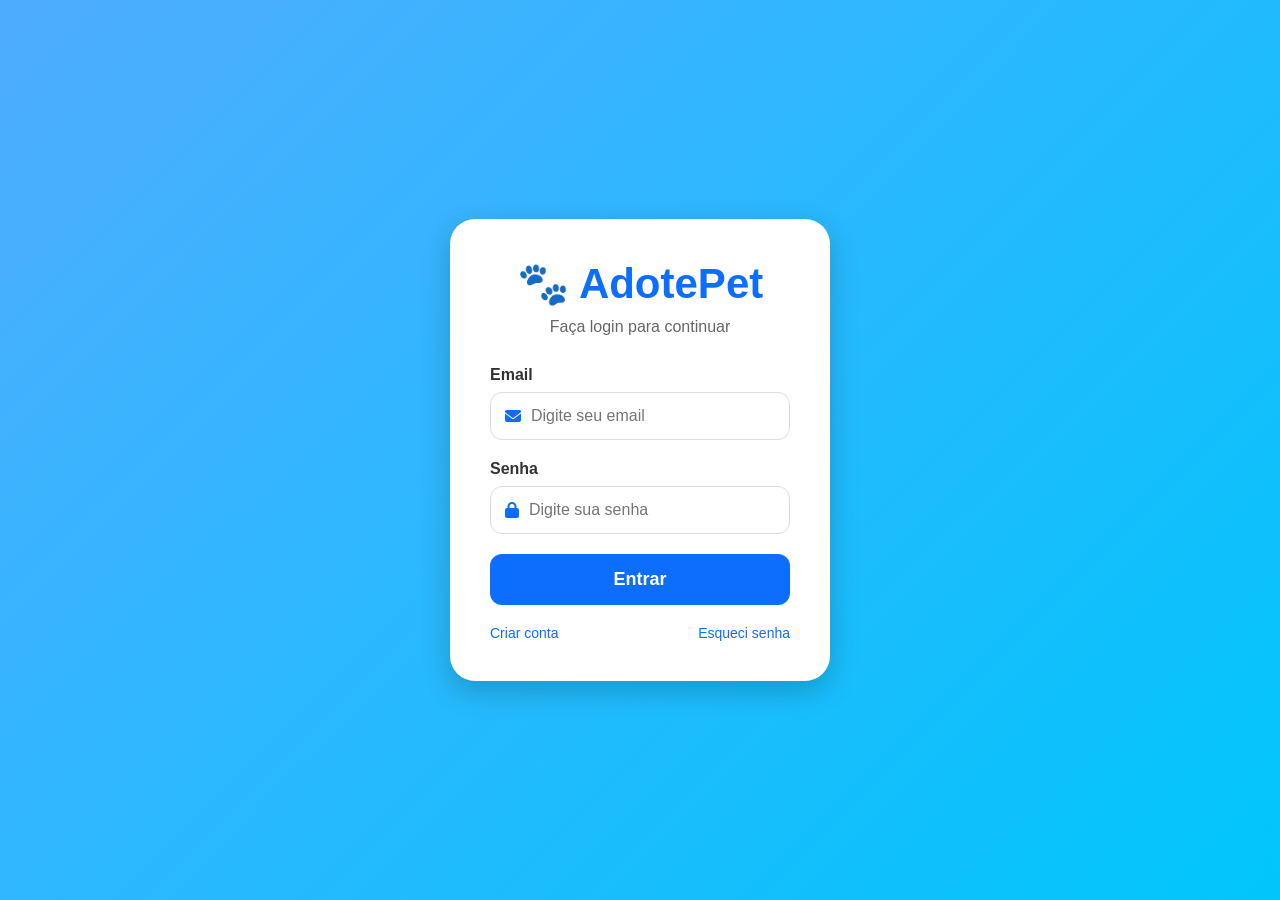
==== commit 2c123ed7: "Update index.html" ====
--- a/index.html
+++ b/index.html
@@ -8,7 +8,7 @@
 <meta name="viewport"
 content="width=device-width, initial-scale=1.0">
 
-<title>AdotePet</title>
+<title>AdotePet Login</title>
 
 <link rel="stylesheet"
 href="https://cdnjs.cloudflare.com/ajax/libs/font-awesome/6.4.0/css/all.min.css">
@@ -19,7 +19,7 @@
 margin:0;
 padding:0;
 box-sizing:border-box;
-font-family:Arial;
+font-family:Arial, sans-serif;
 }
 
 body{
@@ -28,72 +28,112 @@
 display:flex;
 justify-content:center;
 align-items:center;
-background:#4facfe;
-
-}
-
-.login{
-
+background:linear-gradient(135deg,#4facfe,#00c6fb);
+
+}
+
+/* CARD LOGIN */
+
+.login-box{
+
+width:380px;
 background:white;
-width:350px;
 padding:40px;
-border-radius:20px;
-box-shadow:0 5px 20px rgba(0,0,0,0.2);
-
-}
-
-.login h1{
-
-text-align:center;
-margin-bottom:10px;
-color:#0d6efd;
-
-}
-
-.login p{
+border-radius:25px;
+box-shadow:0 10px 30px rgba(0,0,0,0.2);
+
+}
+
+/* TÍTULO */
+
+.logo{
 
 text-align:center;
 margin-bottom:30px;
+
+}
+
+.logo h1{
+
+color:#0d6efd;
+font-size:42px;
+margin-bottom:10px;
+
+}
+
+.logo p{
+
 color:#666;
 
 }
 
-.input{
+/* INPUTS */
+
+.input-box{
 
 margin-bottom:20px;
 
 }
 
-.input label{
+.input-box label{
 
 display:block;
 margin-bottom:8px;
 font-weight:bold;
+color:#333;
+
+}
+
+.input{
+
+display:flex;
+align-items:center;
+border:1px solid #ddd;
+border-radius:12px;
+padding:14px;
+
+}
+
+.input i{
+
+margin-right:10px;
+color:#0d6efd;
 
 }
 
 .input input{
 
+border:none;
+outline:none;
 width:100%;
-padding:15px;
-border:1px solid #ccc;
-border-radius:10px;
 font-size:16px;
 
 }
+
+/* BOTÃO */
 
 button{
 
 width:100%;
 padding:15px;
 border:none;
-border-radius:10px;
+border-radius:12px;
 background:#0d6efd;
 color:white;
 font-size:18px;
+font-weight:bold;
 cursor:pointer;
-
-}
+transition:0.3s;
+
+}
+
+button:hover{
+
+background:#0b5ed7;
+
+}
+
+/* LINKS */
 
 .links{
 
@@ -111,27 +151,192 @@
 
 }
 
+/* RESPONSIVO */
+
+@media(max-width:500px){
+
+.login-box{
+
+width:90%;
+padding:30px;
+
+}
+
+.logo h1{
+
+font-size:35px;
+
+}
+
+}
+
 </style>
 
 </head>
 
 <body>
 
-<div class="login">
+<div class="login-box">
+
+<div class="logo">
 
 <h1>🐾 AdotePet</h1>
 
 <p>
-Faça login para entrar
+Faça login para continuar
 </p>
 
+</div>
+
+<div class="input-box">
+
+<label>Email</label>
+
 <div class="input">
 
-<label>Email</label>
+<i class="fa fa-envelope"></i>
 
 <input
 type="email"
 id="email"
 placeholder="Digite seu email">
 
-</divm
+</div>
+
+</div>
+
+<div class="input-box">
+
+<label>Senha</label>
+
+<div class="input">
+
+<i class="fa fa-lock"></i>
+
+<input
+type="password"
+id="senha"
+placeholder="Digite sua senha">
+
+</div>
+
+</div>
+
+<button onclick="login()">
+
+Entrar
+
+</button>
+
+<div class="links">
+
+<a href="cadastro-user.html">
+
+Criar conta
+
+</a>
+
+<a href="#"
+onclick="esqueciSenha()">
+
+Esqueci senha
+
+</a>
+
+</div>
+
+</div>
+
+<script>
+
+// USUÁRIOS
+
+let usuarios =
+JSON.parse(
+localStorage.getItem("usuarios")
+)
+||
+[
+{
+email:"admin@gmail.com",
+senha:"123"
+}
+];
+
+// LOGIN
+
+function login(){
+
+const email =
+document.getElementById("email").value;
+
+const senha =
+document.getElementById("senha").value;
+
+const usuario =
+usuarios.find(u =>
+u.email === email
+&&
+u.senha === senha
+);
+
+if(usuario){
+
+localStorage.setItem(
+"logado",
+"true"
+);
+
+window.location.href =
+"home.html";
+
+}
+
+else{
+
+alert(
+"❌ Email ou senha inválidos"
+);
+
+}
+
+}
+
+// RECUPERAR SENHA
+
+function esqueciSenha(){
+
+const email =
+prompt(
+"Digite seu email:"
+);
+
+const usuario =
+usuarios.find(u =>
+u.email === email
+);
+
+if(usuario){
+
+alert(
+"🔑 Sua senha é: "
++
+usuario.senha
+);
+
+}
+
+else{
+
+alert(
+"❌ Usuário não encontrado"
+);
+
+}
+
+}
+
+</script>
+
+</body>
+</html>
